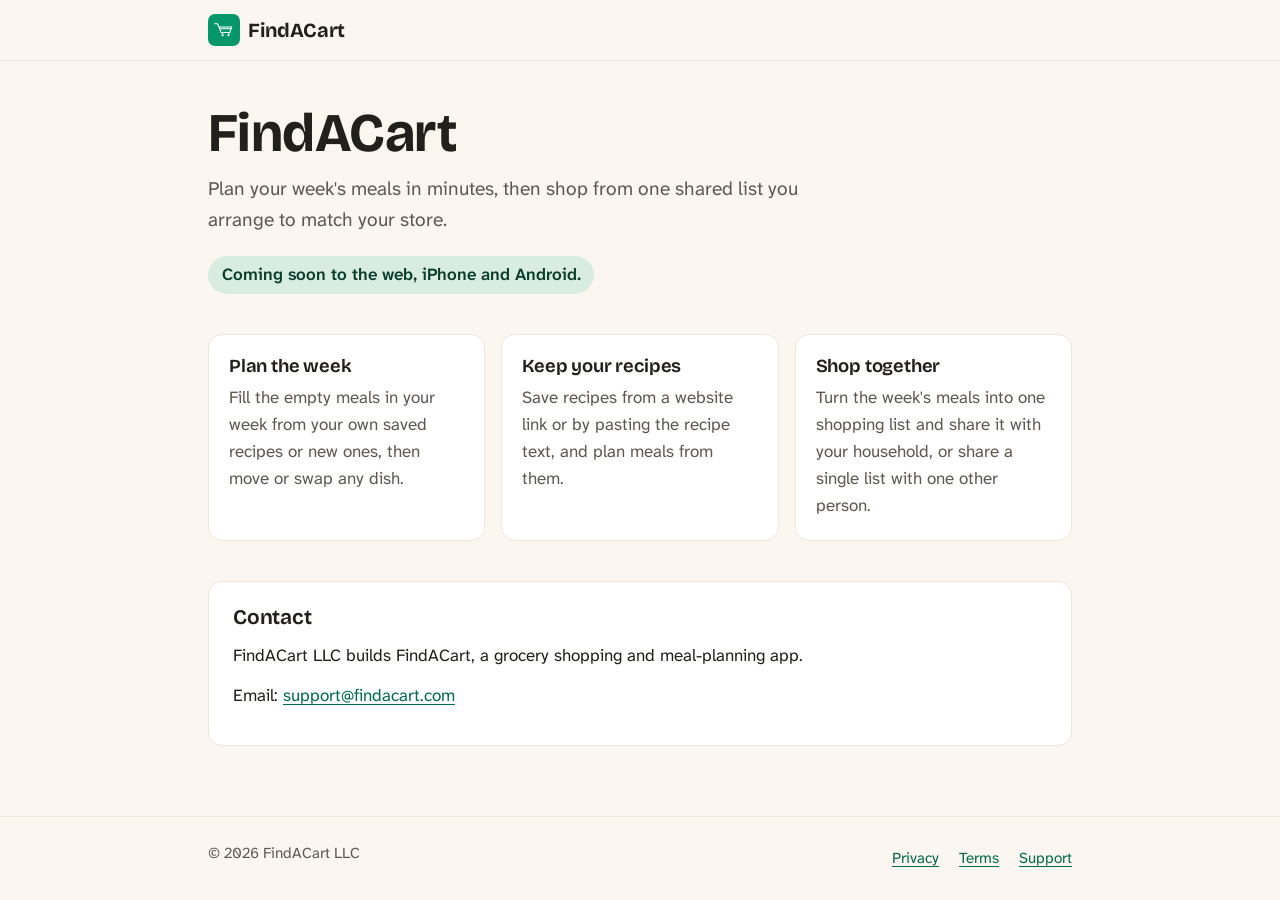
==== index.html @ 362a864b "feat: static holding page for findacart.com Co-Authored-By: Claude Opus 5.5 <noreply@anthropic.com>" ====
<!doctype html>
<html lang="en">
<head>
<meta charset="utf-8">
<meta name="viewport" content="width=device-width, initial-scale=1">
<title>FindACart - Meal planning and shared shopping lists</title>
<meta name="description" content="Plan your week's meals in minutes, then shop from one shared list you arrange to match your store. FindACart LLC.">
<meta name="robots" content="index, follow">
<link rel="canonical" href="https://findacart.com/">
<meta property="og:type" content="website">
<meta property="og:url" content="https://findacart.com/">
<meta property="og:title" content="FindACart - Meal planning and shared shopping lists">
<meta property="og:description" content="Plan your week's meals in minutes, then shop from one shared list you arrange to match your store. FindACart LLC.">
<meta property="og:site_name" content="FindACart">
<meta name="theme-color" content="#fbf7f0" media="(prefers-color-scheme: light)">
<meta name="theme-color" content="#1c1a17" media="(prefers-color-scheme: dark)">
<link rel="icon" href="/favicon.svg" type="image/svg+xml">
<link rel="apple-touch-icon" href="/apple-touch-icon.png">
<link rel="preload" href="/fonts/AtkinsonHyperlegibleNext-variable.woff2" as="font" type="font/woff2" crossorigin>
<link rel="stylesheet" href="/styles.css">
</head>
<body>
<header>
<div class="wrap">
<a class="brand" href="/"><img src="/favicon.svg" alt="" width="32" height="32">FindACart</a>
</div>
</header>
<main class="wrap">
<section class="hero">
<h1>FindACart</h1>
<p class="lede">Plan your week's meals in minutes, then shop from one shared list you arrange to match your store.</p>
<p class="status">Coming soon to the web, iPhone and Android.</p>
</section>
<ul class="features">
<li>
<h2>Plan the week</h2>
<p>Fill the empty meals in your week from your own saved recipes or new ones, then move or swap any dish.</p>
</li>
<li>
<h2>Keep your recipes</h2>
<p>Save recipes from a website link or by pasting the recipe text, and plan meals from them.</p>
</li>
<li>
<h2>Shop together</h2>
<p>Turn the week's meals into one shopping list and share it with your household, or share a single list with one other person.</p>
</li>
</ul>
<section class="contact card">
<h2>Contact</h2>
<p>FindACart LLC builds FindACart, a grocery shopping and meal-planning app.</p>
<p>Email: <a href="mailto:support@findacart.com">support@findacart.com</a></p>
</section>
</main>
<footer>
<div class="wrap">
<p>&copy; 2026 FindACart LLC</p>
<nav aria-label="Legal and support">
<ul>
<li><a href="/privacy">Privacy</a></li>
<li><a href="/terms">Terms</a></li>
<li><a href="/support">Support</a></li>
</ul>
</nav>
</div>
</footer>
</body>
</html>
---- styles.css ----
@font-face {
	font-family: 'Atkinson Hyperlegible Next';
	font-style: normal;
	font-weight: 200 800;
	font-display: swap;
	src: url('/fonts/AtkinsonHyperlegibleNext-variable.woff2') format('woff2');
}
@font-face {
	font-family: 'Bricolage Grotesque';
	font-style: normal;
	font-weight: 200 800;
	font-display: swap;
	src: url('/fonts/BricolageGrotesque-variable.woff2') format('woff2');
}

/* Colour tokens copied from web_svelte/src/app.css (:root and .dark). */
:root {
	color-scheme: light dark;
	--background: #fbf7f0;
	--foreground: #22201c;
	--card: #ffffff;
	--primary: #006b4f;
	--primary-foreground: #ffffff;
	--primary-soft: #d9ece1;
	--primary-soft-foreground: #0b3d2e;
	--muted-foreground: #5e5850;
	--border: #ede6da;
}
@media (prefers-color-scheme: dark) {
	:root {
		--background: #1c1a17;
		--foreground: #f3eee6;
		--card: #262320;
		--primary: #3fb08a;
		--primary-foreground: #0b1f18;
		--primary-soft: #23392f;
		--primary-soft-foreground: #cfe8d8;
		--muted-foreground: #b0a89e;
		--border: #3a352f;
	}
}

*,
*::before,
*::after {
	box-sizing: border-box;
}
html {
	-webkit-text-size-adjust: 100%;
}
body {
	margin: 0;
	background: var(--background);
	color: var(--foreground);
	font-family: 'Atkinson Hyperlegible Next', system-ui, -apple-system, 'Segoe UI', Roboto, sans-serif;
	font-size: 1.0625rem;
	line-height: 1.6;
	overflow-wrap: anywhere;
	display: flex;
	flex-direction: column;
	min-height: 100vh;
}
h1,
h2,
h3,
.brand {
	font-family: 'Bricolage Grotesque', system-ui, -apple-system, 'Segoe UI', Roboto, sans-serif;
	line-height: 1.2;
	letter-spacing: -0.01em;
}
h1 {
	font-size: clamp(1.9rem, 6vw, 2.6rem);
	font-weight: 700;
	margin: 0 0 0.5rem;
}
h2 {
	font-size: 1.3rem;
	font-weight: 650;
	margin: 0 0 0.75rem;
}
h3 {
	font-size: 1.1rem;
	font-weight: 600;
	margin: 1.25rem 0 0.5rem;
}
p {
	margin: 0 0 0.75rem;
}
ul {
	padding-left: 1.5rem;
	margin: 0 0 0.75rem;
}
li + li {
	margin-top: 0.35rem;
}
a {
	color: var(--primary);
	text-decoration: underline;
	text-underline-offset: 0.2em;
}
a:focus-visible {
	outline: 2px solid var(--primary);
	outline-offset: 2px;
	border-radius: 2px;
}

.wrap {
	width: 100%;
	max-width: 56rem;
	margin: 0 auto;
	padding: 0 1rem;
}

header {
	border-bottom: 1px solid var(--border);
}
header .wrap {
	display: flex;
	align-items: center;
	min-height: 3.75rem;
}
.brand {
	display: inline-flex;
	align-items: center;
	gap: 0.5rem;
	font-size: 1.25rem;
	font-weight: 700;
	color: var(--foreground);
	text-decoration: none;
}
.brand img {
	width: 2rem;
	height: 2rem;
}

main.wrap {
	flex: 1;
	padding-top: 2.5rem;
	padding-bottom: 3rem;
}
main section + section {
	margin-top: 2rem;
}
.lede,
main > h1 + p {
	color: var(--muted-foreground);
}
main > h1 + p {
	margin-bottom: 2rem;
}

/* Home page */
.hero h1 {
	font-size: clamp(2.2rem, 8vw, 3.4rem);
}
.hero .lede {
	font-size: 1.2rem;
	max-width: 38rem;
}
.status {
	display: inline-block;
	margin: 0.5rem 0 0;
	padding: 0.35rem 0.85rem;
	border-radius: 999px;
	background: var(--primary-soft);
	color: var(--primary-soft-foreground);
	font-weight: 600;
}
.features {
	list-style: none;
	padding: 0;
	margin: 2.5rem 0 0;
	display: grid;
	gap: 1rem;
	grid-template-columns: repeat(auto-fit, minmax(14rem, 1fr));
}
.features li {
	margin: 0;
	padding: 1.25rem;
	background: var(--card);
	border: 1px solid var(--border);
	border-radius: 0.875rem;
}
.features h2 {
	font-size: 1.15rem;
	margin-bottom: 0.4rem;
}
.features p {
	margin: 0;
	color: var(--muted-foreground);
}
.card {
	padding: 1.5rem;
	background: var(--card);
	border: 1px solid var(--border);
	border-radius: 0.875rem;
}
.contact {
	margin-top: 2.5rem;
}

footer {
	border-top: 1px solid var(--border);
	padding: 1.5rem 0;
	color: var(--muted-foreground);
	font-size: 0.95rem;
}
footer .wrap {
	display: flex;
	flex-wrap: wrap;
	gap: 0.75rem 1.5rem;
	justify-content: space-between;
}
footer p {
	margin: 0;
}
footer nav ul {
	list-style: none;
	padding: 0;
	margin: 0;
	display: flex;
	flex-wrap: wrap;
	gap: 0.25rem 1.25rem;
}
footer nav li + li {
	margin-top: 0;
}
footer a {
	display: inline-block;
	padding: 0.35rem 0;
}
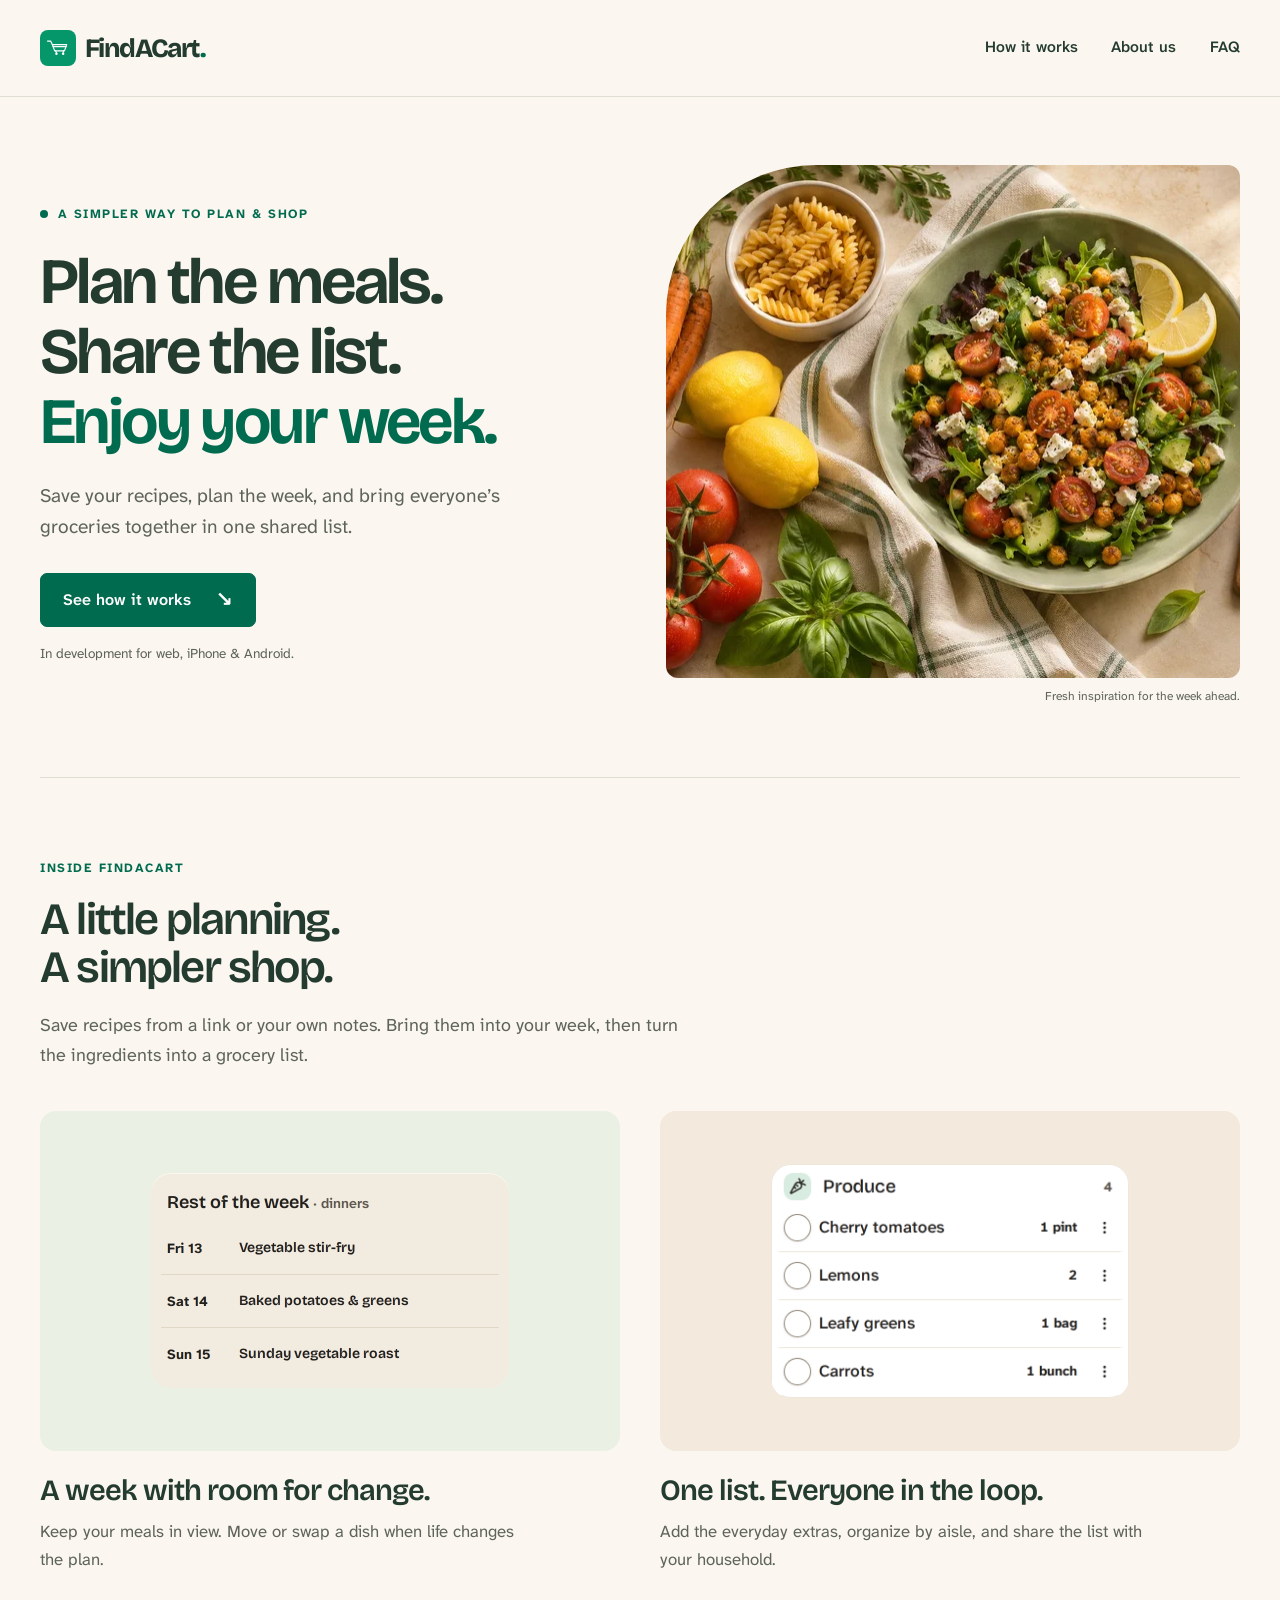
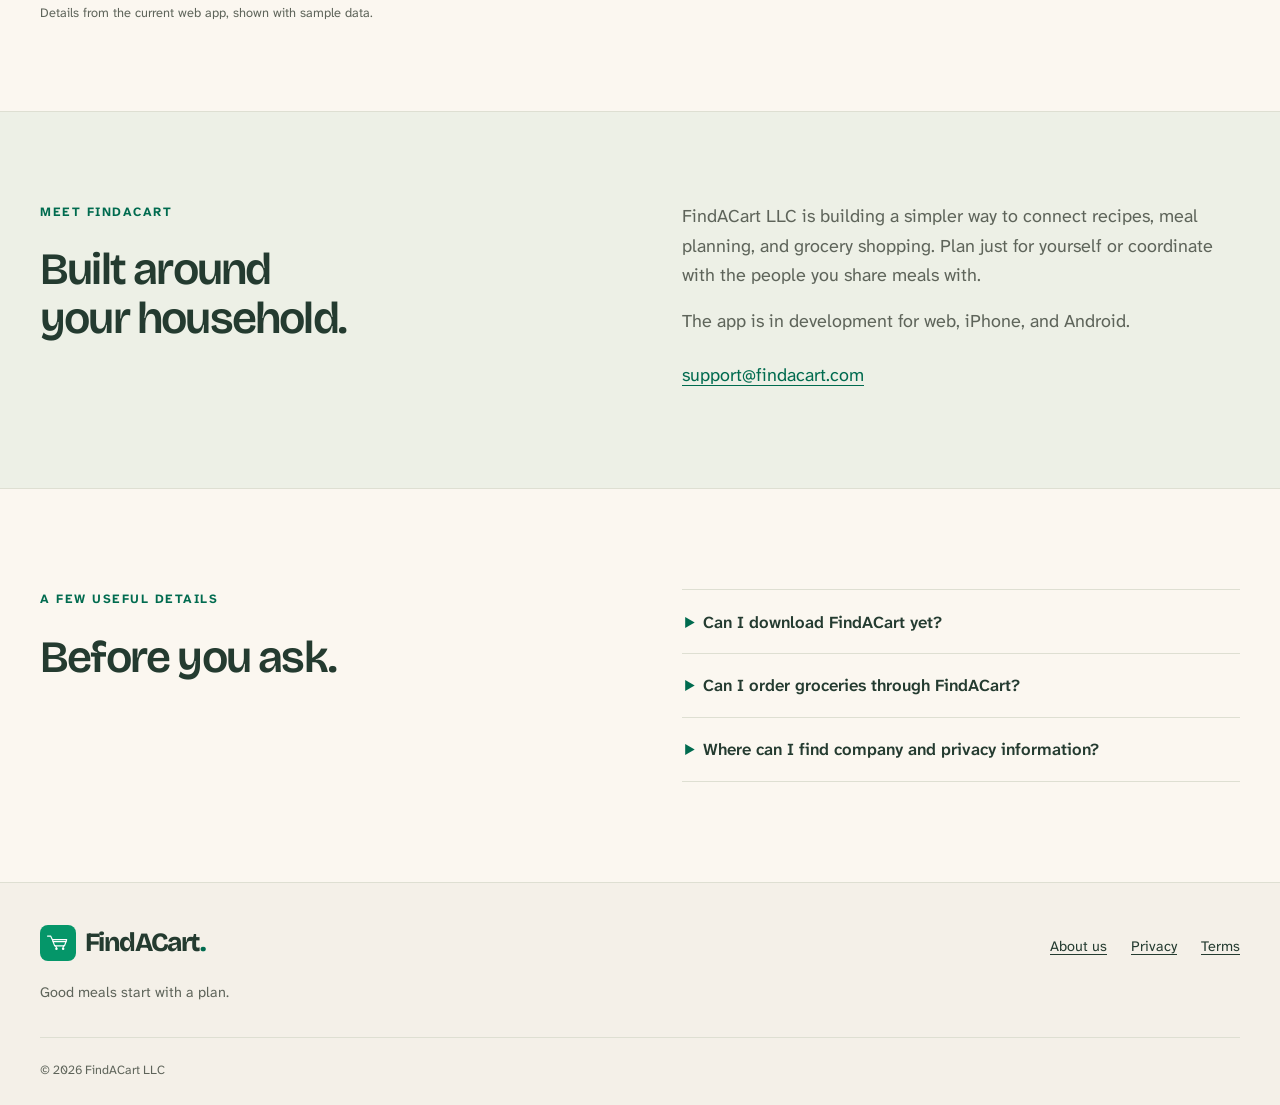
==== commit 8f700b4e: "feat(site): publish the FindACart product landing page Replace the holding page with a concise produ" ====
--- a/index.html
+++ b/index.html
@@ -3,65 +3,96 @@
 <head>
 <meta charset="utf-8">
 <meta name="viewport" content="width=device-width, initial-scale=1">
-<title>FindACart - Meal planning and shared shopping lists</title>
-<meta name="description" content="Plan your week's meals in minutes, then shop from one shared list you arrange to match your store. FindACart LLC.">
-<meta name="robots" content="index, follow">
+<title>FindACart — Meal planning &amp; shared grocery lists</title>
+<meta name="description" content="FindACart brings recipes, weekly meal planning, and shared grocery lists together. Learn about FindACart LLC and our grocery planning app.">
 <link rel="canonical" href="https://findacart.com/">
 <meta property="og:type" content="website">
 <meta property="og:url" content="https://findacart.com/">
-<meta property="og:title" content="FindACart - Meal planning and shared shopping lists">
-<meta property="og:description" content="Plan your week's meals in minutes, then shop from one shared list you arrange to match your store. FindACart LLC.">
+<meta property="og:title" content="FindACart — Meal planning &amp; shared grocery lists">
+<meta property="og:description" content="FindACart brings recipes, weekly meal planning, and shared grocery lists together. Learn about FindACart LLC and our grocery planning app.">
 <meta property="og:site_name" content="FindACart">
-<meta name="theme-color" content="#fbf7f0" media="(prefers-color-scheme: light)">
-<meta name="theme-color" content="#1c1a17" media="(prefers-color-scheme: dark)">
+<meta property="og:image" content="https://findacart.com/assets/meal-still-life-social.jpg">
+<meta property="og:image:alt" content="A chickpea salad and fresh ingredients on a cream tabletop. Original illustrative food image.">
+<meta name="twitter:card" content="summary_large_image">
+<meta name="theme-color" content="#fbf7f0">
 <link rel="icon" href="/favicon.svg" type="image/svg+xml">
 <link rel="apple-touch-icon" href="/apple-touch-icon.png">
 <link rel="preload" href="/fonts/AtkinsonHyperlegibleNext-variable.woff2" as="font" type="font/woff2" crossorigin>
+<link rel="preload" href="/fonts/BricolageGrotesque-variable.woff2" as="font" type="font/woff2" crossorigin>
 <link rel="stylesheet" href="/styles.css">
 </head>
 <body>
-<header>
-<div class="wrap">
-<a class="brand" href="/"><img src="/favicon.svg" alt="" width="32" height="32">FindACart</a>
-</div>
+<a class="skip-link" href="#main">Skip to content</a>
+<header class="site-header">
+  <div class="wrap header-inner">
+    <a class="brand" href="/" aria-label="FindACart home"><img src="/favicon.svg" alt="" width="36" height="36">FindACart<span class="brand-dot" aria-hidden="true">.</span></a>
+    <nav aria-label="Main navigation">
+      <a href="/#how-it-works">How it works</a>
+      <a href="/#about">About us</a>
+      <a href="/#faq">FAQ</a>
+    </nav>
+  </div>
 </header>
-<main class="wrap">
-<section class="hero">
-<h1>FindACart</h1>
-<p class="lede">Plan your week's meals in minutes, then shop from one shared list you arrange to match your store.</p>
-<p class="status">Coming soon to the web, iPhone and Android.</p>
-</section>
-<ul class="features">
-<li>
-<h2>Plan the week</h2>
-<p>Fill the empty meals in your week from your own saved recipes or new ones, then move or swap any dish.</p>
-</li>
-<li>
-<h2>Keep your recipes</h2>
-<p>Save recipes from a website link or by pasting the recipe text, and plan meals from them.</p>
-</li>
-<li>
-<h2>Shop together</h2>
-<p>Turn the week's meals into one shopping list and share it with your household, or share a single list with one other person.</p>
-</li>
-</ul>
-<section class="contact card">
-<h2>Contact</h2>
-<p>FindACart LLC builds FindACart, a grocery shopping and meal-planning app.</p>
-<p>Email: <a href="mailto:support@findacart.com">support@findacart.com</a></p>
-</section>
+<main id="main">
+  <section class="hero wrap" aria-labelledby="hero-title">
+    <div class="hero-copy">
+      <p class="eyebrow"><span class="status-dot" aria-hidden="true"></span> A simpler way to plan &amp; shop</p>
+      <h1 id="hero-title">Plan the meals.<br>Share the list.<br><span>Enjoy your week.</span></h1>
+      <p class="hero-description">Save your recipes, plan the week, and bring everyone’s groceries together in one shared list.</p>
+      <a class="button" href="#how-it-works">See how it works <span aria-hidden="true">↘</span></a>
+      <p class="launch-note">In development for web, iPhone &amp; Android.</p>
+    </div>
+    <figure class="hero-visual">
+      <img class="hero-photo" src="/assets/meal-still-life.webp" srcset="/assets/meal-still-life-small.webp 768w, /assets/meal-still-life.webp 1536w" sizes="(max-width: 760px) calc(100vw - 40px), 50vw" width="1536" height="1024" fetchpriority="high" alt="Chickpea salad with tomatoes and leafy greens, surrounded by fresh carrots, lemons, basil and pasta.">
+      <figcaption>Fresh inspiration for the week ahead.</figcaption>
+    </figure>
+  </section>
+
+  <section class="wrap product-section" id="how-it-works" aria-labelledby="product-title">
+    <div class="section-intro">
+      <p class="eyebrow">Inside FindACart</p>
+      <h2 id="product-title">A little planning.<br>A simpler shop.</h2>
+      <p>Save recipes from a link or your own notes. Bring them into your week, then turn the ingredients into a grocery list.</p>
+    </div>
+    <div class="product-grid">
+      <article class="product-feature">
+        <figure class="product-visual planner-visual">
+          <img class="product-detail" src="/assets/meal-planner-detail.webp" width="358" height="215" alt="Current meal planner detail showing three upcoming dinners: vegetable stir-fry, baked potatoes and greens, and a Sunday vegetable roast.">
+        </figure>
+        <h3>A week with room for change.</h3>
+        <p>Keep your meals in view. Move or swap a dish when life changes the plan.</p>
+      </article>
+      <article class="product-feature">
+        <figure class="product-visual shopping-visual">
+          <img class="product-detail" src="/assets/shopping-list-detail.webp" width="366" height="239" alt="Current shopping list detail showing tomatoes, lemons, leafy greens and carrots in the Produce aisle.">
+        </figure>
+        <h3>One list. Everyone in the loop.</h3>
+        <p>Add the everyday extras, organize by aisle, and share the list with your household.</p>
+      </article>
+    </div>
+    <p class="preview-note">Details from the current web app, shown with sample data.</p>
+  </section>
+
+  <section class="company-section" id="about" aria-labelledby="about-title"><div class="wrap company-grid">
+    <div><p class="eyebrow">Meet FindACart</p><h2 id="about-title">Built around<br>your household.</h2></div>
+    <div class="company-copy"><p>FindACart LLC is building a simpler way to connect recipes, meal planning, and grocery shopping. Plan just for yourself or coordinate with the people you share meals with.</p><p>The app is in development for web, iPhone, and Android.</p><p class="company-email"><a href="mailto:support@findacart.com">support@findacart.com</a></p></div>
+  </div></section>
+
+  <section class="wrap faq-section" id="faq" aria-labelledby="faq-title"><div><p class="eyebrow">A few useful details</p><h2 id="faq-title">Before you ask.</h2></div><div class="faq-list">
+    <details><summary>Can I download FindACart yet?</summary><p>Not yet. FindACart is in development for the web, iPhone, and Android. We’ll publish availability here when the app is ready. There is no public download or signup at this time.</p></details>
+    <details><summary>Can I order groceries through FindACart?</summary><p>Not today. FindACart is for planning meals and organizing shopping lists. Grocery ordering and delivery are not currently available.</p></details>
+    <details><summary>Where can I find company and privacy information?</summary><p>FindACart is built by FindACart LLC. Read our <a href="/privacy/">Privacy Policy</a> and <a href="/terms/">Terms of Service</a>. Company email: <a href="mailto:support@findacart.com">support@findacart.com</a>.</p></details>
+  </div></section>
+
 </main>
-<footer>
-<div class="wrap">
-<p>&copy; 2026 FindACart LLC</p>
-<nav aria-label="Legal and support">
-<ul>
-<li><a href="/privacy">Privacy</a></li>
-<li><a href="/terms">Terms</a></li>
-<li><a href="/support">Support</a></li>
-</ul>
-</nav>
-</div>
+<footer class="site-footer">
+  <div class="wrap footer-top">
+    <div><a class="brand" href="/"><img src="/favicon.svg" alt="" width="32" height="32">FindACart<span class="brand-dot" aria-hidden="true">.</span></a><p>Good meals start with a plan.</p></div>
+    <nav aria-label="Company and legal information">
+      <a href="/#about">About us</a><a href="/privacy/">Privacy</a><a href="/terms/">Terms</a>
+    </nav>
+  </div>
+  <div class="wrap footer-bottom"><p>&copy; 2026 FindACart LLC</p></div>
 </footer>
 </body>
 </html>
--- a/styles.css
+++ b/styles.css
@@ -1,231 +1,143 @@
 @font-face {
-	font-family: 'Atkinson Hyperlegible Next';
-	font-style: normal;
-	font-weight: 200 800;
-	font-display: swap;
-	src: url('/fonts/AtkinsonHyperlegibleNext-variable.woff2') format('woff2');
+  font-family: 'Atkinson Hyperlegible Next'; font-style: normal; font-weight: 200 800;
+  font-display: swap; src: url('/fonts/AtkinsonHyperlegibleNext-variable.woff2') format('woff2');
 }
 @font-face {
-	font-family: 'Bricolage Grotesque';
-	font-style: normal;
-	font-weight: 200 800;
-	font-display: swap;
-	src: url('/fonts/BricolageGrotesque-variable.woff2') format('woff2');
+  font-family: 'Bricolage Grotesque'; font-style: normal; font-weight: 200 800;
+  font-display: swap; src: url('/fonts/BricolageGrotesque-variable.woff2') format('woff2');
 }
-
-/* Colour tokens copied from web_svelte/src/app.css (:root and .dark). */
 :root {
-	color-scheme: light dark;
-	--background: #fbf7f0;
-	--foreground: #22201c;
-	--card: #ffffff;
-	--primary: #006b4f;
-	--primary-foreground: #ffffff;
-	--primary-soft: #d9ece1;
-	--primary-soft-foreground: #0b3d2e;
-	--muted-foreground: #5e5850;
-	--border: #ede6da;
+  color-scheme: light;
+  --paper: #fbf7f0; --ink: #243b30; --green: #006b4f; --muted: #5e645a;
+  --line: #dedfd2; --sage: #eaf0df; --peach: #f6e5d7; --white: #fffefa;
+  --display: 'Bricolage Grotesque', system-ui, sans-serif;
+  --body: 'Atkinson Hyperlegible Next', system-ui, sans-serif;
 }
-@media (prefers-color-scheme: dark) {
-	:root {
-		--background: #1c1a17;
-		--foreground: #f3eee6;
-		--card: #262320;
-		--primary: #3fb08a;
-		--primary-foreground: #0b1f18;
-		--primary-soft: #23392f;
-		--primary-soft-foreground: #cfe8d8;
-		--muted-foreground: #b0a89e;
-		--border: #3a352f;
-	}
+*, *::before, *::after { box-sizing: border-box; }
+html { scroll-padding-top: 2rem; -webkit-text-size-adjust: 100%; }
+body { margin: 0; background: var(--paper); color: var(--ink); font: 1.125rem/1.65 var(--body); overflow-wrap: anywhere; }
+main { min-height: 55vh; }
+a { color: var(--green); text-underline-offset: .22em; text-decoration-thickness: 1px; }
+a:hover { text-decoration-thickness: 2px; }
+a, summary { -webkit-tap-highlight-color: transparent; }
+:focus-visible { outline: 3px solid var(--green); outline-offset: 5px; }
+h1, h2, h3, h4, .brand { font-family: var(--display); line-height: 1.08; letter-spacing: -.04em; }
+h1, h2, h3, h4, p, figure { margin: 0; }
+h1 { font-size: clamp(2.8rem, 5.05vw, 4.4rem); font-weight: 650; }
+h2 { font-size: clamp(2.15rem, 3.5vw, 3.2rem); font-weight: 600; }
+h3 { font-size: clamp(1.8rem, 2.6vw, 2.5rem); font-weight: 600; }
+h4 { font-size: 1.5rem; font-weight: 600; }
+p + p { margin-top: 1rem; }
+img { display: block; max-width: 100%; height: auto; }
+button, input, summary { font: inherit; }
+.wrap { width: min(1200px, calc(100% - 80px)); margin-inline: auto; }
+.skip-link { position: absolute; top: .5rem; left: .5rem; z-index: 10; padding: .75rem 1.2rem; background: var(--white); transform: translateY(-200%); }
+.skip-link:focus { transform: translateY(0); }
+.site-header { border-bottom: 1px solid var(--line); }
+.header-inner { min-height: 96px; display: flex; align-items: center; justify-content: space-between; gap: 2rem; }
+.brand { display: inline-flex; align-items: center; gap: .55rem; font-size: 1.65rem; font-weight: 750; color: var(--ink); text-decoration: none; letter-spacing: -.055em; }
+.brand img { flex: 0 0 auto; width: 36px; height: 36px; }
+.brand-dot { color: var(--green); margin-left: -.5rem; }
+.site-header nav { display: flex; align-items: center; gap: 2.1rem; }
+.site-header nav a { display: flex; align-items: center; min-height: 44px; color: var(--ink); text-decoration: none; font-size: .98rem; font-weight: 550; }
+.site-header nav a:hover { color: var(--green); text-decoration: underline; }
+.site-header nav a:last-child { gap: .6rem; }
+.hero { display: grid; grid-template-columns: 1fr 1fr; gap: 3.25rem; padding-block: 68px 72px; align-items: center; }
+.eyebrow { color: var(--green); font-size: .79rem; font-weight: 700; letter-spacing: .12em; text-transform: uppercase; margin-bottom: 1.4rem; }
+.hero .eyebrow { display: flex; align-items: center; gap: .6rem; }
+.status-dot { flex: 0 0 auto; width: 8px; height: 8px; border-radius: 50%; background: var(--green); }
+.hero h1 { margin-bottom: 1.45rem; }
+.hero h1 span { color: var(--green); }
+.hero-description { font-size: 1.2rem; color: var(--muted); max-width: 43ch; line-height: 1.65; }
+.button { display: inline-flex; justify-content: center; align-items: center; gap: 1.5rem; min-height: 52px; padding: .8rem 1.4rem; border: 1px solid var(--green); border-radius: 7px; background: var(--green); color: white; font-size: 1rem; font-weight: 600; text-decoration: none; }
+.button:hover { background: #07563f; border-color: #07563f; }
+.button span { font-size: 1.3rem; line-height: 1; }
+.hero .button { margin-top: 1.9rem; }
+.launch-note { margin-top: 1rem; font-size: .85rem; color: var(--muted); }
+.hero-visual { position: relative; }
+.hero-photo { width: 100%; aspect-ratio: 1.12; object-fit: cover; border-radius: 150px 12px 12px 12px; }
+.hero-visual figcaption { margin-top: .65rem; font-size: .75rem; line-height: 1.4; color: var(--muted); text-align: right; }
+.product-section { padding-block: 80px 88px; border-top: 1px solid var(--line); }
+.section-intro { max-width: 720px; margin-bottom: 40px; }
+.section-intro .eyebrow { margin-bottom: 1rem; }
+.section-intro > p:last-child { margin-top: 1.25rem; color: var(--muted); max-width: 54ch; }
+.product-grid { display: grid; grid-template-columns: 1fr 1fr; gap: 40px; }
+.product-feature { min-width: 0; }
+.product-feature h3 { font-size: clamp(1.5rem, 2.3vw, 2rem); margin-top: 1.5rem; letter-spacing: -.035em; }
+.product-feature > p { color: var(--muted); margin-top: .75rem; max-width: 44ch; font-size: 1.05rem; }
+.product-visual { min-width: 0; height: 340px; padding: 24px; display: grid; place-items: center; overflow: hidden; border-radius: 16px; }
+.planner-visual { background: #eaf0e3; }
+.shopping-visual { background: #f3e9dd; }
+.product-detail { width: 100%; max-width: 358px; border-radius: 20px; }
+.preview-note { margin-top: 1.75rem; font-size: .8rem; color: var(--muted); }
+.company-email a { display: inline-block; padding-block: .5rem; }
+.company-section { padding-block: 90px; background: #edf0e6; border-block: 1px solid var(--line); }
+.company-grid { display: grid; grid-template-columns: 1fr 1fr; gap: 7%; }
+.company-copy > p { color: var(--muted); }
+.faq-section { display: grid; grid-template-columns: 1fr 1fr; gap: 7%; padding-block: 100px; }
+.faq-list { border-top: 1px solid var(--line); }
+.faq-list details { border-bottom: 1px solid var(--line); }
+.faq-list summary { cursor: pointer; padding: 1.2rem .2rem; font-weight: 600; font-size: 1.05rem; line-height: 1.45; }
+.faq-list summary::marker { color: var(--green); }
+.faq-list details > p { color: var(--muted); font-size: 1rem; padding: 0 .2rem 1.5rem; }
+.site-footer { border-top: 1px solid var(--line); background: #f4f0e8; padding-block: 42px 24px; }
+.footer-top { display: flex; gap: 2rem; justify-content: space-between; align-items: flex-start; padding-bottom: 32px; }
+.footer-top > div > p { margin-top: .7rem; color: var(--muted); font-size: .9rem; }
+.footer-top nav { display: flex; flex-wrap: wrap; gap: .2rem 1.5rem; max-width: 28rem; }
+.footer-top nav a { display: inline-flex; align-items: center; min-height: 44px; font-size: .9rem; color: var(--ink); }
+.footer-bottom { display: flex; justify-content: space-between; gap: 1rem; padding-top: 22px; border-top: 1px solid var(--line); color: var(--muted); font-size: .78rem; }
+.footer-bottom p { margin: 0; }
+.document-page { max-width: 800px; padding-block: 64px 80px; }
+.document-page h1 { margin-bottom: 1.5rem; }
+.document-page > p { color: var(--muted); margin-bottom: 2.5rem; }
+.document-page h2 { font-size: 1.65rem; margin-bottom: 1rem; letter-spacing: -.025em; }
+.document-page h3 { font-size: 1.3rem; margin-block: 1.5rem .75rem; letter-spacing: -.02em; }
+.document-page section + section { margin-top: 2.5rem; }
+.document-page ul, .document-page ol { padding-left: 1.5rem; }
+.document-page li + li { margin-top: .6rem; }
+.document-page .card { background: var(--sage); padding: 1.7rem; border-radius: 8px; border: 1px solid var(--line); }
+@media (min-width: 1600px) { .hero { gap: 4.5rem; } }
+@media (max-width: 1000px) {
+  .wrap { width: calc(100% - 56px); }
+  .hero { gap: 2rem; }
+  .hero h1 { font-size: clamp(2.5rem, 5vw, 3.5rem); }
+  .hero-photo { aspect-ratio: .85; border-top-left-radius: 100px; }
+  .site-header nav { gap: 1.4rem; }
 }
-
-*,
-*::before,
-*::after {
-	box-sizing: border-box;
+@media (max-width: 760px) {
+  .wrap { width: calc(100% - 40px); }
+  .header-inner { flex-direction: column; align-items: flex-start; gap: .5rem; padding-block: 20px 8px; }
+  .site-header nav { width: 100%; justify-content: space-between; gap: 0 .7rem; flex-wrap: wrap; }
+  .site-header nav a { font-size: .85rem; white-space: nowrap; overflow-wrap: normal; }
+  .site-header nav a:last-child { gap: .2rem; }
+  .brand { font-size: 1.5rem; }
+  .hero { grid-template-columns: 1fr; gap: 2.5rem; padding-block: 44px 36px; }
+  .hero h1 { font-size: clamp(2.55rem, 8.9vw, 4rem); }
+  .hero-description { font-size: 1.1rem; max-width: 48ch; }
+  .hero-photo { aspect-ratio: 1.25; border-radius: 80px 10px 10px 10px; }
+  .hero-visual { margin-left: 0; }
+  .hero-visual figcaption { text-align: left; }
+  .product-section { padding-block: 64px; }
+  .company-grid, .faq-section { grid-template-columns: 1fr; gap: 2rem; }
+  .product-grid { grid-template-columns: 1fr; gap: 40px; }
+  .product-visual { height: 280px; padding: 20px; }
+  .product-feature h3 { margin-top: 1.1rem; font-size: 1.55rem; }
+  .preview-note { max-width: 33ch; }
+  .company-section { padding-block: 60px; }
+  .faq-section { padding-block: 64px; }
+  .footer-top, .footer-bottom { flex-direction: column; gap: 1rem; }
+  .footer-top nav { gap: .1rem 1.2rem; }
+  .document-page { padding-block: 45px 60px; font-size: 1.05rem; }
 }
-html {
-	-webkit-text-size-adjust: 100%;
+@media (prefers-reduced-motion: no-preference) {
+  html { scroll-behavior: smooth; }
+  .button { transition: background-color .15s ease; }
 }
-body {
-	margin: 0;
-	background: var(--background);
-	color: var(--foreground);
-	font-family: 'Atkinson Hyperlegible Next', system-ui, -apple-system, 'Segoe UI', Roboto, sans-serif;
-	font-size: 1.0625rem;
-	line-height: 1.6;
-	overflow-wrap: anywhere;
-	display: flex;
-	flex-direction: column;
-	min-height: 100vh;
+@media print {
+  .site-header nav, .skip-link, .site-footer, .button { display: none; }
+  .wrap { width: 100%; }
+  body { background: white; font-size: 11pt; }
+  .product-feature { break-inside: avoid; }
+  .hero, .product-section, .company-section, .faq-section { padding-block: 20px; }
+  .hero-photo { max-height: 350px; }
 }
-h1,
-h2,
-h3,
-.brand {
-	font-family: 'Bricolage Grotesque', system-ui, -apple-system, 'Segoe UI', Roboto, sans-serif;
-	line-height: 1.2;
-	letter-spacing: -0.01em;
-}
-h1 {
-	font-size: clamp(1.9rem, 6vw, 2.6rem);
-	font-weight: 700;
-	margin: 0 0 0.5rem;
-}
-h2 {
-	font-size: 1.3rem;
-	font-weight: 650;
-	margin: 0 0 0.75rem;
-}
-h3 {
-	font-size: 1.1rem;
-	font-weight: 600;
-	margin: 1.25rem 0 0.5rem;
-}
-p {
-	margin: 0 0 0.75rem;
-}
-ul {
-	padding-left: 1.5rem;
-	margin: 0 0 0.75rem;
-}
-li + li {
-	margin-top: 0.35rem;
-}
-a {
-	color: var(--primary);
-	text-decoration: underline;
-	text-underline-offset: 0.2em;
-}
-a:focus-visible {
-	outline: 2px solid var(--primary);
-	outline-offset: 2px;
-	border-radius: 2px;
-}
-
-.wrap {
-	width: 100%;
-	max-width: 56rem;
-	margin: 0 auto;
-	padding: 0 1rem;
-}
-
-header {
-	border-bottom: 1px solid var(--border);
-}
-header .wrap {
-	display: flex;
-	align-items: center;
-	min-height: 3.75rem;
-}
-.brand {
-	display: inline-flex;
-	align-items: center;
-	gap: 0.5rem;
-	font-size: 1.25rem;
-	font-weight: 700;
-	color: var(--foreground);
-	text-decoration: none;
-}
-.brand img {
-	width: 2rem;
-	height: 2rem;
-}
-
-main.wrap {
-	flex: 1;
-	padding-top: 2.5rem;
-	padding-bottom: 3rem;
-}
-main section + section {
-	margin-top: 2rem;
-}
-.lede,
-main > h1 + p {
-	color: var(--muted-foreground);
-}
-main > h1 + p {
-	margin-bottom: 2rem;
-}
-
-/* Home page */
-.hero h1 {
-	font-size: clamp(2.2rem, 8vw, 3.4rem);
-}
-.hero .lede {
-	font-size: 1.2rem;
-	max-width: 38rem;
-}
-.status {
-	display: inline-block;
-	margin: 0.5rem 0 0;
-	padding: 0.35rem 0.85rem;
-	border-radius: 999px;
-	background: var(--primary-soft);
-	color: var(--primary-soft-foreground);
-	font-weight: 600;
-}
-.features {
-	list-style: none;
-	padding: 0;
-	margin: 2.5rem 0 0;
-	display: grid;
-	gap: 1rem;
-	grid-template-columns: repeat(auto-fit, minmax(14rem, 1fr));
-}
-.features li {
-	margin: 0;
-	padding: 1.25rem;
-	background: var(--card);
-	border: 1px solid var(--border);
-	border-radius: 0.875rem;
-}
-.features h2 {
-	font-size: 1.15rem;
-	margin-bottom: 0.4rem;
-}
-.features p {
-	margin: 0;
-	color: var(--muted-foreground);
-}
-.card {
-	padding: 1.5rem;
-	background: var(--card);
-	border: 1px solid var(--border);
-	border-radius: 0.875rem;
-}
-.contact {
-	margin-top: 2.5rem;
-}
-
-footer {
-	border-top: 1px solid var(--border);
-	padding: 1.5rem 0;
-	color: var(--muted-foreground);
-	font-size: 0.95rem;
-}
-footer .wrap {
-	display: flex;
-	flex-wrap: wrap;
-	gap: 0.75rem 1.5rem;
-	justify-content: space-between;
-}
-footer p {
-	margin: 0;
-}
-footer nav ul {
-	list-style: none;
-	padding: 0;
-	margin: 0;
-	display: flex;
-	flex-wrap: wrap;
-	gap: 0.25rem 1.25rem;
-}
-footer nav li + li {
-	margin-top: 0;
-}
-footer a {
-	display: inline-block;
-	padding: 0.35rem 0;
-}
